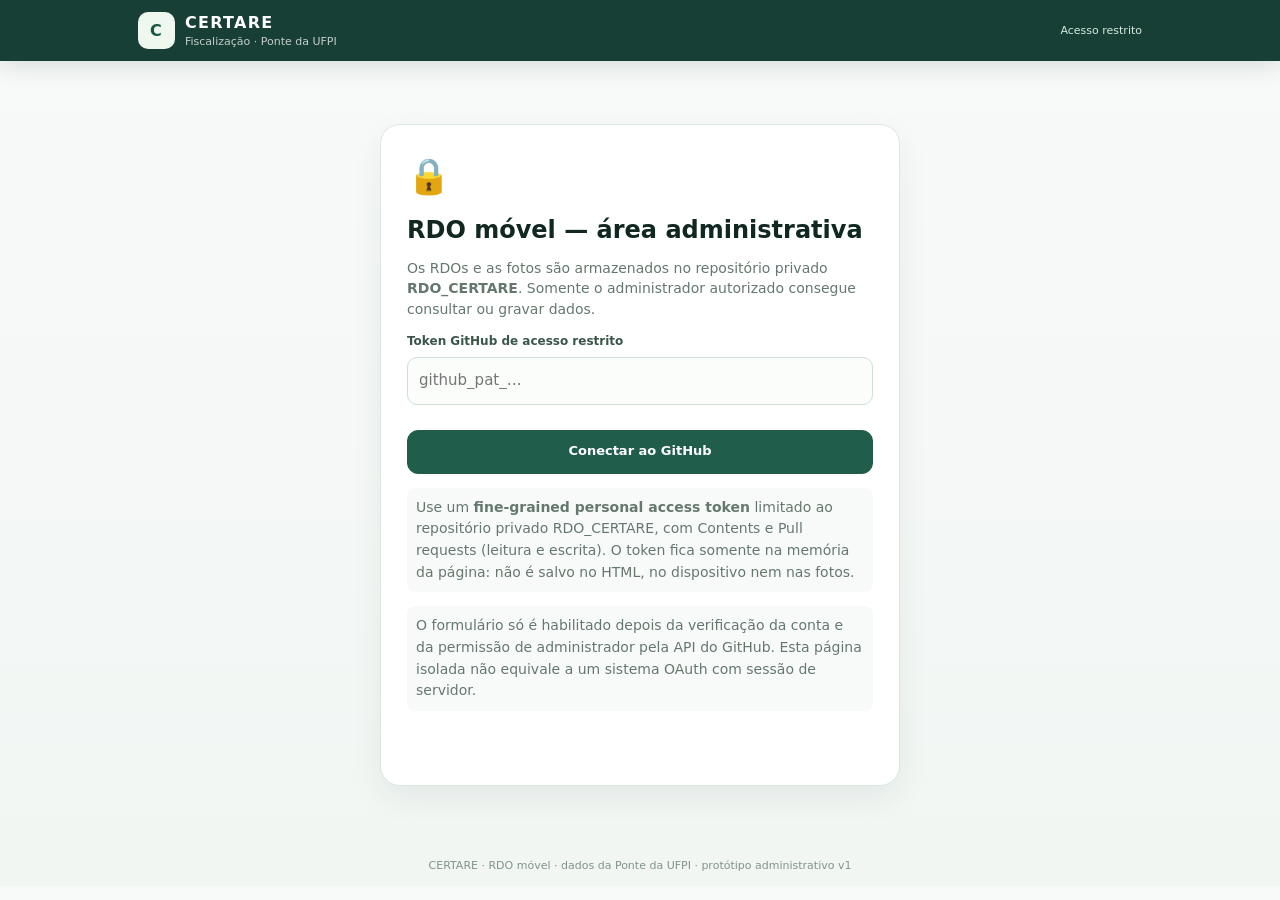
==== admin-rdo/index.html @ 187977cd "feat: adicionar painel RDO móvel com login verificado GitHub, fotos privadas e PR de revisão" ====
<!DOCTYPE html>
<html lang="pt-BR">
<head>
<meta charset="utf-8"><meta name="viewport" content="width=device-width, initial-scale=1,viewport-fit=cover">
<meta name="theme-color" content="#17443a"><meta name="referrer" content="no-referrer">
<title>CERTARE | RDO Móvel — Administração</title>
<style>
:root{color-scheme:light;--bg:#f5f8f7;--white:#fff;--ink:#102821;--text:#253e34;--muted:#65786e;--line:#dce7e2;--green:#205d4b;--dark:#173f35;--light:#e7f3ed;--gold:#9f7127;--shadow:0 12px 32px #07291a11}*{box-sizing:border-box}html{scroll-behavior:smooth}body{margin:0;background:linear-gradient(180deg,#f8faf9,#f1f6f3);font-family:Inter,system-ui,-apple-system,Segoe UI,Arial,sans-serif;color:var(--ink);line-height:1.46}button,input,select,textarea{font:inherit}button{cursor:pointer}a{color:#1d7153}button:disabled{opacity:.55;cursor:not-allowed}[hidden]{display:none!important}.app-header{background:var(--dark);color:#fff;position:sticky;top:0;z-index:20;box-shadow:0 6px 22px #07291a20}.header-inner{max-width:1040px;margin:auto;padding:11px 18px;display:flex;justify-content:space-between;gap:12px;align-items:center}.wordmark{display:flex;gap:10px;align-items:center;font-size:16px;letter-spacing:.08em}.wordmark small{display:block;letter-spacing:0;font-weight:500;font-size:11px;opacity:.75}.symbol{height:37px;width:37px;background:#eef8ef;border-radius:10px;color:#195544;display:grid;place-items:center;font-weight:900}.small-status{font-size:11px;color:#d6eadf;white-space:nowrap}.shell{max-width:1040px;margin:auto;padding:18px 18px 60px}.auth-card{max-width:520px;margin:5vh auto 0;background:#fff;border:1px solid var(--line);border-radius:20px;padding:26px;box-shadow:var(--shadow)}.lock-icon{font-size:35px}.auth-card h1{font-size:24px;line-height:1.18;margin:13px 0}.auth-card p{color:var(--muted);font-size:14px}.stack{display:grid;gap:13px}.welcome{display:flex;justify-content:space-between;gap:12px;align-items:flex-start}.welcome h1{font-size:24px;margin:2px 0 4px}.eyebrow{font-size:10px;color:#558873;font-weight:800;letter-spacing:.12em;margin:0}.muted{color:var(--muted);font-size:12px;margin:0}.tabs{display:grid;grid-template-columns:repeat(4,1fr);gap:7px;margin:16px 0}.tabs button{border:1px solid var(--line);background:#fff;border-radius:12px;padding:12px 6px;font-weight:750;font-size:12px;color:#50675c;min-width:0}.tabs button[aria-selected=true]{background:#17473a;color:#fff;border-color:#17473a;box-shadow:0 6px 12px #102b1d17}.count{padding:2px 5px;border-radius:20px;background:#e8efe9;color:#436354;font-size:10px}.tab-view{background:#fff;border:1px solid var(--line);border-radius:18px;padding:20px;box-shadow:var(--shadow)}.section-head{display:flex;justify-content:space-between;gap:10px;align-items:center;margin-bottom:20px}.section-head h2{margin:0;font-size:19px}.pill{font-size:11px;font-weight:750;border-radius:999px;color:#267057;background:var(--light);padding:7px 10px;white-space:nowrap}label{display:block;font-size:12px;font-weight:750;color:#3a5549;margin-bottom:12px}label input:not([type=checkbox]):not([type=file]),label select,label textarea{display:block;width:100%;margin-top:6px;border:1px solid #cdded5;border-radius:10px;background:#fbfdfb;color:#17372c;padding:12px 11px;min-height:44px;outline-offset:2px;font-size:15px;font-weight:500}label textarea{resize:vertical}.form-grid{display:grid;grid-template-columns:repeat(2,minmax(0,1fr));gap:0 16px}.button-row{display:flex;justify-content:flex-end;gap:9px;margin-top:14px}.button-row.wrap{justify-content:flex-start;flex-wrap:wrap}.button{border:1px solid #cddbd2;border-radius:11px;background:#fff;color:#25483a;padding:11px 15px;min-height:44px;font-weight:800;font-size:13px}.button.primary{background:var(--green);border-color:var(--green);color:#fff}.button.subtle{background:#fff}.button.danger{color:#a43c34;border-color:#efcec8}.button.wide{width:100%;margin:12px 0}.note{color:#687c70;font-size:12px;line-height:1.55}.feedback{font-size:13px;min-height:20px;word-break:break-word}.feedback.error{color:#a53535}.feedback.ok{color:#216d49}.safeguard{border:1px solid #d9dfcb;border-radius:13px;background:#f9fbef;color:#52623d;padding:12px 14px;font-size:12px;margin:14px 0;line-height:1.5}.sub-card{border:1px solid var(--line);border-radius:15px;background:#fbfcfb;padding:16px;margin-top:16px}.sub-card h3{margin:0 0 15px;font-size:16px}.stack-list{display:grid;gap:9px}.front-card{display:flex;justify-content:space-between;gap:10px;border:1px solid #e0e9e4;padding:13px;border-radius:12px;background:#fff}.front-card p{margin:4px 0;color:var(--muted);font-size:12px;line-height:1.4;overflow-wrap:anywhere}.front-card h3{font-size:14px;margin:0}.front-card button{background:#fff;border:1px solid #dce4dc;border-radius:8px;padding:6px 8px;font-size:12px;margin-left:4px;color:#3b5d4c}.empty{width:100%;padding:24px;text-align:center;border:1px dashed #c7dbce;border-radius:12px;color:#678074;font-size:13px}.photo-chooser{display:grid;grid-template-columns:1fr 1fr;gap:10px}.camera-action{display:grid;place-items:center;text-align:center;min-height:72px;font-size:15px;border:1px dashed #9fbaaa;border-radius:13px;background:#edf8f0;color:#1b5a41;cursor:pointer}.photo-grid{display:grid;grid-template-columns:repeat(2,1fr);gap:10px;margin-top:15px}.photo-card{border:1px solid var(--line);border-radius:13px;background:#fff;overflow:hidden}.photo-card img{width:100%;aspect-ratio:4/3;object-fit:cover;background:#e7f0eb;display:block}.photo-card-details{padding:10px}.photo-card label{font-size:11px;margin-bottom:6px}.photo-card input,.photo-card select{font-size:13px!important;padding:8px!important;min-height:36px!important}.photo-card button{font-size:11px;color:#99413b;border:0;background:transparent;padding:7px 0}.review-card{padding:15px;border:1px solid var(--line);background:#f9fcfa;border-radius:13px;font-size:13px}.review-card h3{margin:0 0 9px;font-size:15px}.review-row{display:flex;justify-content:space-between;gap:12px;padding:9px 0;border-bottom:1px solid #e4eee7}.review-row:last-child{border:0}.review-row b{max-width:63%;text-align:right}.confirm{display:flex;align-items:flex-start;gap:9px;color:#334e42;font-size:13px;margin:20px 0 2px}.confirm input{width:20px;height:20px;flex-shrink:0;margin:1px 0 0}.success{background:#ebf8ef;color:#195d38;border-radius:12px;padding:14px;font-size:13px}.page-footer{text-align:center;font-size:11px;color:#81948a;padding:12px}.auth-card .note{background:#f8faf9;border-radius:8px;padding:9px}.stack .button{width:100%}@media(max-width:650px){.shell{padding:14px 10px 100px}.header-inner{padding:9px 12px}.auth-card{margin:24px 0 0;padding:20px}.small-status{font-size:10px}.tab-view{padding:14px;border-radius:14px}.welcome h1{font-size:20px}.tabs{position:sticky;top:53px;z-index:12;background:#f5f8f7;padding:7px 0;margin:8px 0 12px;gap:4px}.tabs button{font-size:10px;padding:11px 2px;min-height:50px}.form-grid{grid-template-columns:1fr}.section-head h2{font-size:17px}.pill{font-size:10px}.photo-grid{grid-template-columns:1fr 1fr}.photo-card-details{padding:7px}.photo-card label{margin-bottom:8px}.front-card{display:block}.front-actions{margin-top:10px}.button-row .button{flex:1}.button-row.wrap .button{min-width:45%}}

</style>
</head>
<body>
<header class="app-header"><div class="header-inner"><div class="wordmark"><div class="symbol">C</div><div><b>CERTARE</b><small>Fiscalização · Ponte da UFPI</small></div></div><div id="authIndicator" class="small-status">Acesso restrito</div></div></header>
<main class="shell">
  <section id="authGate" class="auth-card">
    <div class="lock-icon" aria-hidden="true">🔒</div>
    <h1>RDO móvel — área administrativa</h1>
    <p>Os RDOs e as fotos são armazenados no repositório privado <strong>RDO_CERTARE</strong>. Somente o administrador autorizado consegue consultar ou gravar dados.</p>
    <form id="authForm" class="stack">
      <label>Token GitHub de acesso restrito<input id="githubToken" type="password" autocomplete="off" autocapitalize="none" spellcheck="false" placeholder="github_pat_…" required></label>
      <button type="submit" id="connectBtn" class="button primary">Conectar ao GitHub</button>
    </form>
    <p class="note">Use um <strong>fine-grained personal access token</strong> limitado ao repositório privado RDO_CERTARE, com Contents e Pull requests (leitura e escrita). O token fica somente na memória da página: não é salvo no HTML, no dispositivo nem nas fotos.</p>
    <p class="note">O formulário só é habilitado depois da verificação da conta e da permissão de administrador pela API do GitHub. Esta página isolada não equivale a um sistema OAuth com sessão de servidor.</p>
    <p id="authFeedback" class="feedback" role="status" aria-live="polite"></p>
  </section>

  <section id="workspace" hidden>
    <div class="welcome"><div><p class="eyebrow">ÁREA RESTRITA · REGISTRO DE CAMPO</p><h1>RDO da Ponte da UFPI</h1><p id="sessionCaption" class="muted">—</p></div><button type="button" id="logout" class="button subtle">Sair</button></div>
    <div class="safeguard">Registros enviados permanecem <strong>pendentes de revisão</strong>. Não alteram medições, quantidades homologadas nem liberam etapas automaticamente.</div>
    <nav id="appTabs" class="tabs" role="tablist" aria-label="Cadastro de RDO">
      <button type="button" role="tab" aria-selected="true" data-tab="rdo">01 RDO</button>
      <button type="button" role="tab" aria-selected="false" data-tab="frentes">02 Frentes <span id="frontCount" class="count">0</span></button>
      <button type="button" role="tab" aria-selected="false" data-tab="fotos">03 Fotos <span id="photoCount" class="count">0</span></button>
      <button type="button" role="tab" aria-selected="false" data-tab="revisao">04 Revisar</button>
    </nav>

    <section id="tab-rdo" class="tab-view">
      <div class="section-head"><h2>Dados do relatório</h2><span class="pill">Dados do campo</span></div>
      <div class="form-grid">
        <label>Data da vistoria <input id="rdoDate" type="date" required></label>
        <label>Turno <select id="rdoShift"><option value="manha">Manhã</option><option value="tarde">Tarde</option><option value="noite">Noite</option><option value="integral">Integral</option></select></label>
        <label>Tipo de registro <select id="rdoType"><option value="vistoria">Vistoria de fiscalização</option><option value="rdo">RDO de obra</option><option value="ocorrencia">Registro de ocorrência</option></select></label>
        <label>Condição climática (se observada) <select id="rdoWeather"><option value="nao_informado">Não informada</option><option value="sem_chuva">Sem chuva</option><option value="chuva_leve">Chuva leve</option><option value="chuva_forte">Chuva forte</option><option value="outra">Outra</option></select></label>
        <label>Efetivo total observado <input id="rdoWorkers" type="number" min="0" step="1" placeholder="Sem contagem"></label>
        <label>Equipamentos em operação (texto) <input id="rdoEquipment" maxlength="250" placeholder="Ex.: 2 perfuratrizes, 1 bomba"></label>
      </div>
      <label>Condições gerais, interferências e observações <textarea id="rdoNotes" rows="4" maxlength="4000" placeholder="Somente fatos observados ou relatados. Dia sem visita não significa paralisação."></textarea></label>
      <div class="button-row"><button class="button primary" type="button" data-goto="frentes">Registrar frentes <span aria-hidden="true">→</span></button></div>
    </section>

    <section id="tab-frentes" class="tab-view" hidden>
      <div class="section-head"><h2>Frentes e serviços</h2><span class="pill">Uma ou várias por RDO</span></div>
      <div class="stack-list" id="frontList" aria-live="polite"><div class="empty">Nenhum serviço adicionado.</div></div>
      <form id="frontForm" class="sub-card">
        <h3 id="frontFormTitle">Adicionar serviço observado</h3>
        <div class="form-grid">
          <label>Eixo ou frente <select id="frontAxis" required><option value="">Selecionar…</option><option>E01</option><option>E02</option><option>E03</option><option>E04</option><option>E05</option><option>E06</option><option>E07</option><option>E08</option><option>E09</option><option>FAB</option><option>GERAL</option></select></label>
          <label>Serviço <select id="frontService" required><option value="">Selecionar…</option><option value="estacas">Estacas</option><option value="bloco">Blocos</option><option value="pilar">Pilares</option><option value="travessa">Travessas</option><option value="longarina">Longarinas</option><option value="prelaje">Pré-lajes</option><option value="tabuleiro">Tabuleiro</option><option value="equipamento">Equipamentos</option><option value="canteiro">Canteiro</option><option value="ambiental">Ambiental</option><option value="qualidade">Qualidade</option><option value="seguranca">Segurança</option></select></label>
          <label>Etapa <select id="frontPhase"><option value="nao_especificada">Não especificada</option><option value="locacao">Locação</option><option value="perfuracao">Perfuração</option><option value="camisa_metalica">Camisa metálica</option><option value="armadura">Armadura</option><option value="formas">Fôrmas</option><option value="concretagem">Concretagem</option><option value="cura">Cura</option><option value="desforma">Desforma</option><option value="protensao">Protensão</option><option value="lancamento">Lançamento</option><option value="inspecao">Inspeção</option><option value="outra">Outra</option></select></label>
          <label>Situação observada <select id="frontState"><option value="em_andamento">Em andamento</option><option value="executado">Concluído segundo relato</option><option value="parcial_executado">Parcialmente executado</option><option value="snapshot">Total acumulado relatado</option><option value="observado">Ocorrência observada</option><option value="mobilizado">Recurso mobilizado</option><option value="parado">Parada pontual registrada</option></select></label>
          <label>Quantidade (opcional) <input id="frontQty" type="number" min="0" step="1" placeholder="Não informado"></label>
          <label>Natureza da quantidade <select id="frontQtyKind"><option value="nao_informado">Não informada</option><option value="unidades_executadas">Unidades executadas neste relato</option><option value="total_reportado">Total acumulado (snapshot)</option><option value="ordinal_em_execucao">Ordinal (ex.: 20ª estaca)</option><option value="unidades_em_execucao">Unidades em andamento</option><option value="unidades_com_etapa_parcial">Etapa parcial</option><option value="equipamentos_reportados">Quantidade de equipamentos</option></select></label>
          <label>Equipe observada na frente <input id="frontWorkers" type="number" min="0" step="1" placeholder="Não informado"></label>
          <label>Identificação individual (se documentada) <input id="frontElement" maxlength="80" placeholder="Ex.: E03-P03; não inventar códigos"></label>
          <label>Equipamentos na frente <input id="frontMachine" maxlength="250" placeholder="Ex.: perfuratriz operando"></label>
        </div>
        <label>Atividade executada / observada <textarea id="frontActivity" rows="3" required maxlength="2500" placeholder="Descreva objetivamente a atividade e seu estágio."></textarea></label>
        <label>Observações técnicas ou impedimentos <textarea id="frontNote" rows="3" maxlength="2500" placeholder="Ensaios e liberações só são registrados se houver ato específico."></textarea></label>
        <p class="note">Quantidades acumuladas não serão somadas como produção do dia. Um ordinal de estaca não comprova sua concretagem.</p>
        <div class="button-row"><button type="button" id="cancelEdit" class="button subtle" hidden>Cancelar edição</button><button type="submit" class="button primary">Salvar serviço na lista</button></div>
      </form>
      <div class="button-row"><button type="button" class="button primary" data-goto="fotos">Adicionar fotos <span aria-hidden="true">→</span></button></div>
    </section>

    <section id="tab-fotos" class="tab-view" hidden>
      <div class="section-head"><h2>Registro fotográfico</h2><span class="pill">Armazenamento privado</span></div>
      <p class="note">As imagens serão redimensionadas e convertidas para JPEG antes do envio, removendo metadados EXIF/GPS da foto original. Revise a presença de rostos, placas e informações sigilosas antes de compartilhar.</p>
      <div class="photo-chooser"><label class="camera-action">📷 Fotografar <input id="takePhoto" type="file" accept="image/*" capture="environment" hidden></label><label class="camera-action">▧ Galeria <input id="pickPhotos" type="file" accept="image/*" multiple hidden></label></div>
      <p class="note">Máximo de 10 fotos por RDO, com até 2 MB cada após compressão. No modo offline, mantenha o rascunho salvo neste dispositivo.</p>
      <div class="photo-grid" id="photoGrid"><div class="empty">Nenhuma fotografia adicionada.</div></div>
      <div class="button-row"><button type="button" class="button primary" data-goto="revisao">Conferir RDO <span aria-hidden="true">→</span></button></div>
    </section>

    <section id="tab-revisao" class="tab-view" hidden>
      <div class="section-head"><h2>Conferir antes do envio</h2><span class="pill">Revisão humana</span></div>
      <div id="reviewSummary" class="review-card" aria-live="polite"></div>
      <div class="safeguard">Ao enviar, os arquivos são gravados em uma nova branch do repositório privado e uma Pull Request é aberta. A importação para o acompanhamento oficial exige análise posterior.</div>
      <div class="button-row wrap"><button type="button" class="button subtle" id="saveDraft">Salvar rascunho offline</button><button type="button" class="button subtle" id="downloadDraft">Exportar JSON de conferência</button><button type="button" class="button danger" id="deleteDraft">Apagar rascunho local</button></div>
      <label class="confirm"><input id="confirmSubmit" type="checkbox"> Conferi as frentes, quantidades, fotos e dados pessoais. Autorizo o envio ao repositório privado.</label>
      <button class="button primary wide" type="button" id="submitGithub">Enviar para revisão no GitHub</button>
      <p id="submitFeedback" class="feedback" role="status" aria-live="polite"></p>
      <div id="submittedResult" hidden class="success"></div>
    </section>
  </section>
</main>
<footer class="page-footer">CERTARE · RDO móvel · dados da Ponte da UFPI · protótipo administrativo v1</footer>
<script>
(() => {
'use strict';
const OWNER='jonasxemerson';
const REPO='RDO_CERTARE';
const API='https://api.github.com';
const MAX_PHOTOS=10;
const MAX_PHOTO_BYTES=2*1024*1024;
const VERSION='1.0.0';
const $=id=>document.getElementById(id);
const state={token:null,login:null,authorized:false,id:randomId(),fronts:[],photos:[],editId:null,sentPr:null};
const PHOTO_URLS=[];
const FIELDS=['rdoDate','rdoShift','rdoType','rdoWeather','rdoWorkers','rdoEquipment','rdoNotes'];
const FRONT_FIELDS={target:'frontAxis',service:'frontService',phase:'frontPhase',state:'frontState',quantity:'frontQty',quantity_kind:'frontQtyKind',workers:'frontWorkers',element:'frontElement',equipment:'frontMachine',activity:'frontActivity',notes:'frontNote'};
let pending=false;
let autosaveTimer=null;
function scheduleDraft(){if(!state.authorized||state.sentPr)return;clearTimeout(autosaveTimer);autosaveTimer=setTimeout(()=>saveLocal().catch(()=>{}),700);}
function randomId(){if(globalThis.crypto?.randomUUID)return crypto.randomUUID();return `${Date.now().toString(36)}-${Math.random().toString(36).slice(2,12)}`;}
function safe(s){return String(s??'').replace(/[&<>"']/g,ch=>({'&':'&amp;','<':'&lt;','>':'&gt;','"':'&quot;',"'":'&#39;'}[ch]));}
function isoLocal(){const d=new Date();return `${d.getFullYear()}-${String(d.getMonth()+1).padStart(2,'0')}-${String(d.getDate()).padStart(2,'0')}`;}
function isValidDate(v){if(!/^\d{4}-\d{2}-\d{2}$/.test(v))return false;const d=new Date(v+'T12:00:00');return !Number.isNaN(d.getTime())&&d.getFullYear()===+v.slice(0,4)&&d.getMonth()===+v.slice(5,7)-1&&d.getDate()===+v.slice(8,10);}
function textStatus(id,msg,type=''){const el=$(id);el.textContent=msg;el.className='feedback '+type;}
function feedback(msg,type=''){textStatus('submitFeedback',msg,type);}
function setBusy(busy){pending=busy;$('submitGithub').disabled=busy;$('connectBtn').disabled=busy;}
async function github(path,{method='GET',body,token=state.token}={}){
 if(!token)throw new Error('Autenticação necessária.');
 const res=await fetch(`${API}${path}`,{
  method,cache:'no-store',referrerPolicy:'no-referrer',
  headers:{'Accept':'application/vnd.github+json','X-GitHub-Api-Version':'2022-11-28','Authorization':`Bearer ${token}`,...(body?{'Content-Type':'application/json'}:{})},
  ...(body?{body:JSON.stringify(body)}:{})
 });
 const content=await res.text();let data={};try{data=JSON.parse(content)}catch{}
 if(!res.ok){
  const reason=res.status===401?'Token inválido ou expirado.':res.status===403?'Sem permissão GitHub para este recurso.':res.status===404?'Repositório privado inacessível por esta credencial.':`GitHub recusou a operação (${res.status}).`;
  const error=new Error(reason);error.status=res.status;error.info=data.message||'';throw error;
 }
 return data;
}
async function authorize(token){
 const user=await github('/user',{token});
 if(user.login!==OWNER)throw new Error('A conta autenticada não é o administrador autorizado.');
 const repo=await github(`/repos/${OWNER}/${REPO}`,{token});
 if(repo.private!==true||repo.permissions?.admin!==true||repo.full_name!==`${OWNER}/${REPO}`){
  throw new Error('É necessário acesso de administrador ao repositório privado RDO_CERTARE.');
 }
 return {login:user.login,repo:repo.full_name};
}
$('authForm').addEventListener('submit',async ev=>{
 ev.preventDefault();if(pending)return;
 const token=$('githubToken').value.trim();if(!token){textStatus('authFeedback','Informe o token.','error');return;}
 setBusy(true);textStatus('authFeedback','Conferindo identidade e permissão no GitHub...');
 try{
  const session=await authorize(token);
  state.token=token;state.login=session.login;state.authorized=true;
  $('githubToken').value=''; $('authGate').hidden=true;$('workspace').hidden=false;
  $('authIndicator').textContent=`Admin · ${state.login}`;
  $('sessionCaption').textContent=`Autenticado como ${state.login} · destino privado: ${session.repo}`;
  await restoreDraft();renderAll();
 }catch(err){state.token=null;state.authorized=false;textStatus('authFeedback',err.message,'error');}
 finally{setBusy(false);}
});
$('logout').addEventListener('click',()=>{
 state.token=null;state.login=null;state.authorized=false;
 $('workspace').hidden=true;$('authGate').hidden=false;$('authIndicator').textContent='Acesso restrito';
 textStatus('authFeedback','Sessão encerrada. Rascunho local mantido neste dispositivo.');
});

function showTab(tab){
 for(const t of ['rdo','frentes','fotos','revisao']){
  $(`tab-${t}`).hidden=t!==tab;
  document.querySelector(`[data-tab="${t}"]`).setAttribute('aria-selected',String(t===tab));
 }
 if(tab==='revisao')renderReview();
 window.scrollTo({top:0,behavior:'smooth'});
}
$('appTabs').addEventListener('click',ev=>{const b=ev.target.closest('[data-tab]');if(b)showTab(b.dataset.tab);});
document.addEventListener('click',ev=>{const b=ev.target.closest('[data-goto]');if(b&&state.authorized)showTab(b.dataset.goto);});
function getMeta(){
 return {
  date:$('rdoDate').value,shift:$('rdoShift').value,type:$('rdoType').value,
  weather:$('rdoWeather').value,
  workers:$('rdoWorkers').value===''?null:Number($('rdoWorkers').value),
  equipment:$('rdoEquipment').value.trim(),notes:$('rdoNotes').value.trim()
 };
}
function readFront(){
 const o={};for(const [k,id] of Object.entries(FRONT_FIELDS))o[k]=$(id).value.trim();
 o.quantity=o.quantity===''?null:Number(o.quantity);
 o.workers=o.workers===''?null:Number(o.workers);
 o.element=o.element||null;
 return o;
}
function validateFront(f){
 if(!/^(E0[1-9]|FAB|GERAL)$/.test(f.target))throw new Error('Selecione um eixo ou frente válida.');
 if(!/^(estacas|bloco|pilar|travessa|longarina|prelaje|tabuleiro|equipamento|canteiro|ambiental|qualidade|seguranca)$/.test(f.service))throw new Error('Selecione um serviço válido.');
 if(!f.activity||f.activity.length>2500)throw new Error('Descreva a atividade observada.');
 if(f.quantity!==null&&(!Number.isSafeInteger(f.quantity)||f.quantity<0))throw new Error('Quantidade deve ser um inteiro não negativo.');
 if(f.workers!==null&&(!Number.isSafeInteger(f.workers)||f.workers<0))throw new Error('Efetivo deve ser inteiro não negativo.');
 if(f.state==='snapshot'&&(!(f.quantity>=0)||f.quantity_kind!=='total_reportado'))throw new Error('Total acumulado exige quantidade e natureza "total acumulado".');
 if(f.quantity_kind==='total_reportado'&&f.state!=='snapshot')throw new Error('Total acumulado exige situação "Total acumulado relatado".');
 if(f.quantity_kind==='ordinal_em_execucao'&&f.state==='executado')throw new Error('Ordinal em execução não pode comprovar conclusão da peça.');
 if(f.quantity===null&&f.quantity_kind!=='nao_informado')throw new Error('Informe a quantidade ou selecione "Não informada".');
 if(f.quantity!==null&&f.quantity_kind==='nao_informado')throw new Error('Indique a natureza da quantidade.');
 return true;
}
function resetFrontForm(){state.editId=null;$('frontForm').reset();$('frontFormTitle').textContent='Adicionar serviço observado';$('cancelEdit').hidden=true;}
$('frontForm').addEventListener('submit',ev=>{
 ev.preventDefault();
 try{
  const f=readFront();validateFront(f);
  if(state.editId){const index=state.fronts.findIndex(x=>x.id===state.editId);if(index<0)throw new Error('Registro de frente não localizado.');state.fronts[index]={...f,id:state.editId};}
  else state.fronts.push({...f,id:`fr-${randomId().slice(0,18)}`});
  resetFrontForm();renderFronts();renderPhotos();scheduleDraft();textStatus('submitFeedback','');
 }catch(err){alert(err.message);}
});
$('cancelEdit').addEventListener('click',resetFrontForm);
$('frontList').addEventListener('click',ev=>{
 const btn=ev.target.closest('button[data-id]');if(!btn)return;
 const f=state.fronts.find(x=>x.id===btn.dataset.id);if(!f)return;
 if(btn.dataset.action==='edit'){
  for(const [key,id] of Object.entries(FRONT_FIELDS))$(id).value=f[key]??'';
  state.editId=f.id;$('frontFormTitle').textContent=`Editando ${f.target} · ${f.service}`;$('cancelEdit').hidden=false;
  $('frontForm').scrollIntoView({behavior:'smooth',block:'start'});
 }else if(btn.dataset.action==='remove'){
  if(!confirm('Excluir este serviço do rascunho?'))return;
  state.fronts=state.fronts.filter(x=>x.id!==f.id);
  for(const p of state.photos)if(p.front_ref===f.id)p.front_ref=null;
  if(state.editId===f.id)resetFrontForm();renderFronts();renderPhotos();scheduleDraft();
 }
});
function renderFronts(){
 $('frontCount').textContent=String(state.fronts.length);
 $('frontList').innerHTML=state.fronts.length?state.fronts.map(f=>`
  <article class="front-card"><div><h3>${safe(f.target)} · ${safe(f.service)} · ${safe(f.phase)}</h3><p>${safe(f.activity)}</p><p>Situação: ${safe(f.state)} · Quantidade: ${f.quantity===null?'não informada':safe(f.quantity+' ('+f.quantity_kind+')')}</p></div>
  <div class="front-actions"><button type="button" data-action="edit" data-id="${safe(f.id)}">Editar</button><button type="button" data-action="remove" data-id="${safe(f.id)}">Remover</button></div></article>`).join(''):'<div class="empty">Nenhum serviço adicionado.</div>';
}
function canvasBlob(canvas,quality){return new Promise(resolve=>canvas.toBlob(resolve,'image/jpeg',quality));}
async function compressPhoto(file){
 if(!file.type.startsWith('image/'))throw new Error('O arquivo deve ser uma imagem.');
 if(file.size>25*1024*1024)throw new Error('Arquivo original maior que 25 MB.');
 const url=URL.createObjectURL(file);
 try{
  const img=new Image();img.decoding='async';img.src=url;
  await new Promise((ok,fail)=>{img.onload=ok;img.onerror=()=>fail(new Error('Não foi possível ler esta foto.'));});
  const ratio=Math.min(1,1600/Math.max(img.naturalWidth,img.naturalHeight));
  const canvas=document.createElement('canvas');canvas.width=Math.max(1,Math.round(img.naturalWidth*ratio));canvas.height=Math.max(1,Math.round(img.naturalHeight*ratio));
  canvas.getContext('2d',{alpha:false}).drawImage(img,0,0,canvas.width,canvas.height);
  let blob=await canvasBlob(canvas,.82);
  if(blob?.size>MAX_PHOTO_BYTES)blob=await canvasBlob(canvas,.64);
  if(!blob||blob.size>MAX_PHOTO_BYTES)throw new Error('Imagem excede 2 MB após compressão; escolha outra foto.');
  return blob;
 }finally{URL.revokeObjectURL(url);}
}
async function selectPhotos(ev){
 const files=Array.from(ev.target.files||[]);ev.target.value='';
 if(state.photos.length+files.length>MAX_PHOTOS){alert(`Limite de ${MAX_PHOTOS} fotos por RDO.`);return;}
 for(const file of files){
  try{
   const blob=await compressPhoto(file);
   state.photos.push({id:`ph-${randomId().slice(0,18)}`,blob,filename:file.name,caption:'',front_ref:null,mime:'image/jpeg'});
  }catch(err){alert(`${file.name}: ${err.message}`);}
 }
 renderPhotos();scheduleDraft();
}
$('takePhoto').addEventListener('change',selectPhotos);
$('pickPhotos').addEventListener('change',selectPhotos);
$('photoGrid').addEventListener('input',ev=>{
 const el=ev.target.closest('[data-photo-id]');if(!el)return;
 const p=state.photos.find(x=>x.id===el.dataset.photoId);if(!p)return;
 if(el.dataset.field==='caption')p.caption=el.value.slice(0,200);
 if(el.dataset.field==='front_ref')p.front_ref=el.value||null;
 scheduleDraft();
});
$('photoGrid').addEventListener('click',ev=>{
 const b=ev.target.closest('button[data-remove-photo]');if(!b)return;
 state.photos=state.photos.filter(p=>p.id!==b.dataset.removePhoto);
 renderPhotos();scheduleDraft();
});
function renderPhotos(){
 for(const url of PHOTO_URLS)URL.revokeObjectURL(url);PHOTO_URLS.length=0;
 $('photoCount').textContent=String(state.photos.length);
 $('photoGrid').innerHTML=state.photos.length?state.photos.map((p,i)=>{
  const url=URL.createObjectURL(p.blob);PHOTO_URLS.push(url);
  return `<article class="photo-card"><img src="${url}" alt="Foto ${i+1} do RDO"><div class="photo-card-details"><label>Legenda<input data-photo-id="${safe(p.id)}" data-field="caption" maxlength="200" value="${safe(p.caption)}" placeholder="Descreva o registro"></label>
    <label>Vincular a frente<select data-photo-id="${safe(p.id)}" data-field="front_ref"><option value="">Geral / não atribuída</option>${state.fronts.map(f=>`<option value="${safe(f.id)}" ${p.front_ref===f.id?'selected':''}>${safe(f.target)} · ${safe(f.service)}</option>`).join('')}</select></label>
    <button type="button" data-remove-photo="${safe(p.id)}">Excluir foto</button></div></article>`;
 }).join(''):'<div class="empty">Nenhuma fotografia adicionada.</div>';
}
function renderReview(){
 const meta=getMeta(),count=state.fronts.length;
 $('reviewSummary').innerHTML=`<h3>RDO em conferência</h3>
 <div class="review-row"><span>Data e turno</span><b>${safe(meta.date)} · ${safe(meta.shift)}</b></div>
 <div class="review-row"><span>Tipo</span><b>${safe(meta.type)}</b></div>
 <div class="review-row"><span>Serviços lançados</span><b>${count}</b></div>
 <div class="review-row"><span>Frentes envolvidas</span><b>${safe([...new Set(state.fronts.map(f=>f.target))].join(', ')||'—')}</b></div>
 <div class="review-row"><span>Fotos com legenda</span><b>${state.photos.filter(p=>p.caption).length} / ${state.photos.length}</b></div>
 <div class="review-row"><span>Liberação técnica</span><b>Não avaliada</b></div>
 <div class="review-row"><span>Medição contratual</span><b>Não avaliada</b></div>`;
}
function validateRdo(){
 if(!state.authorized||!state.token||state.login!==OWNER)throw new Error('Sessão administrativa necessária.');
 const meta=getMeta();
 if(!isValidDate(meta.date))throw new Error('Informe uma data válida para o relatório.');
 if(meta.date>isoLocal())throw new Error('Data futura não é permitida neste registro de campo.');
 if(meta.workers!==null&&(!Number.isSafeInteger(meta.workers)||meta.workers<0))throw new Error('Efetivo total inválido.');
 if(!state.fronts.length)throw new Error('Adicione ao menos um serviço da frente de obra.');
 state.fronts.forEach(validateFront);
 if(state.photos.length>MAX_PHOTOS)throw new Error('Limite de fotos excedido.');
 for(const p of state.photos){
  if(p.blob.size>MAX_PHOTO_BYTES)throw new Error('Imagem acima de 2 MB.');
  if(!p.caption.trim())throw new Error('Inclua legenda em todas as fotografias.');
  if(p.front_ref&&!state.fronts.some(f=>f.id===p.front_ref))throw new Error('Foto vinculada a frente removida.');
 }
 if(state.sentPr)throw new Error('Este rascunho já foi enviado. Crie um novo relatório.');
 return meta;
}
async function blobBase64(blob){
 return new Promise((resolve,reject)=>{
  const reader=new FileReader();reader.onload=()=>resolve(String(reader.result).split(',')[1]);reader.onerror=()=>reject(new Error('Falha ao preparar fotografia.'));reader.readAsDataURL(blob);
 });
}
async function digestBlob(blob){
 if(!globalThis.crypto?.subtle)return null;
 const raw=await blob.arrayBuffer();const hash=await crypto.subtle.digest('SHA-256',raw);
 return [...new Uint8Array(hash)].map(b=>b.toString(16).padStart(2,'0')).join('');
}
function jsonPayload(meta,photoRefs){
 const createTime=new Date().toISOString();
 return {
  schema_version:'rdo-mobile/1.0.0',id:`rdo-${meta.date}-${state.id}`,project:'ponte-ufpi',
  privacy:'privado',status:'submetido_para_revisao',validation:'proposto_revisao',
  created_at:createTime,created_by:state.login,local_reference:state.id,
  source:'interface_administrativa_rdo_movel',
  model_link:{model_schema:'1.0.0',project_id:'ponte-ufpi',approval_required:true},
  header:meta,
  records:state.fronts.map((f,i)=>({
   id:`rdom-${state.id}-${String(i+1).padStart(2,'0')}`,front_ref:f.id,
   date:meta.date,target:f.target,service:f.service,phase:f.phase,state:f.state,
   quantity:f.quantity,quantity_kind:f.quantity_kind,element:f.element,
   workers:f.workers,equipment:f.equipment,activity:f.activity,notes:f.notes,
   validation:'proposto_revisao',review:true,
   status_tech:'nao_avaliado',hold_point:'nao_configurado',medicao:'nao_avaliada',
   original_source_ref:`rdo-${meta.date}-${state.id}`
  })),
  photos:photoRefs
 };
}
async function publishPrivate(meta){
 // Acesso e permissão verificados novamente no servidor antes da gravação.
 await authorize(state.token);
 const date=meta.date;
 const branch=`rdo/${date}/${state.id.replace(/[^a-zA-Z0-9-]/g,'').slice(0,46)}`;
 const folder=`rdos/${date.slice(0,7)}`;
 const photoFolder=`anexos/${date.slice(0,7)}/${state.id}`;
 feedback('Preparando arquivo e fotos para o repositório privado...');
 const treeEntries=[];const refs=[];
 for(let i=0;i<state.photos.length;i++){
  const p=state.photos[i];
  const filename=`foto-${String(i+1).padStart(2,'0')}.jpg`;
  const path=`${photoFolder}/${filename}`;
  const sha256=await digestBlob(p.blob);
  const gitBlob=await github(`/repos/${OWNER}/${REPO}/git/blobs`,{
   method:'POST',body:{content:await blobBase64(p.blob),encoding:'base64'}
  });
  treeEntries.push({path,mode:'100644',type:'blob',sha:gitBlob.sha});
  const front=state.fronts.find(f=>f.id===p.front_ref);
  refs.push({id:p.id,path,caption:p.caption.trim(),record_ref:front?`rdom-${state.id}-${String(state.fronts.indexOf(front)+1).padStart(2,'0')}`:null,
   target:front?.target||'GERAL',mime_type:'image/jpeg',size_bytes:p.blob.size,sha256,privacy:'privado'});
  feedback(`Fotografias preparadas: ${i+1}/${state.photos.length}`);
 }
 const payload=jsonPayload(meta,refs);
 const jsonPath=`${folder}/${payload.id}.json`;
 const dataBlob=await github(`/repos/${OWNER}/${REPO}/git/blobs`,{method:'POST',body:{content:JSON.stringify(payload,null,2)+'\n',encoding:'utf-8'}});
 treeEntries.push({path:jsonPath,mode:'100644',type:'blob',sha:dataBlob.sha});
 const head=await github(`/repos/${OWNER}/${REPO}/git/ref/heads/main`);
 const headSha=head.object.sha;
 const latest=await github(`/repos/${OWNER}/${REPO}/git/commits/${headSha}`);
 const tree=await github(`/repos/${OWNER}/${REPO}/git/trees`,{
  method:'POST',body:{base_tree:latest.tree.sha,tree:treeEntries}
 });
 const commit=await github(`/repos/${OWNER}/${REPO}/git/commits`,{
  method:'POST',body:{message:`RDO móvel ${date} · ${state.fronts.length} frentes · ${state.photos.length} fotos [revisão]`,tree:tree.sha,parents:[headSha]}
 });
 feedback('Criando branch privada de revisão...');
 await github(`/repos/${OWNER}/${REPO}/git/refs`,{method:'POST',body:{ref:`refs/heads/${branch}`,sha:commit.sha}});
 let pr;
 try{
  pr=await github(`/repos/${OWNER}/${REPO}/pulls`,{
   method:'POST',body:{title:`RDO ${date} · ${state.fronts.length} frentes · revisar`,head:branch,base:'main',draft:true,
    body:`Relatório de campo enviado por ${state.login} via RDO móvel.\n\n- **Data:** ${date}\n- **Frentes:** ${[...new Set(state.fronts.map(f=>f.target))].join(', ')}\n- **Serviços:** ${state.fronts.length}\n- **Fotos privadas:** ${state.photos.length}\n- **Arquivo:** \`${jsonPath}\`\n\n**Pendências de validação:** conferir classificação, identificação de elementos, quantidades, fotografias e publicabilidade. Este registro **não** implica aceite técnico, liberação de etapa ou medição.`}
  });
 }catch(err){err.message+=` O commit privado foi criado na branch ${branch}; verifique manualmente a Pull Request.`;throw err;}
 return {url:pr.html_url||`https://github.com/${OWNER}/${REPO}/pull/${pr.number}`,number:pr.number,branch,jsonPath};
}
$('submitGithub').addEventListener('click',async()=>{
 if(pending)return;
 try{
  const meta=validateRdo();
  if(!$('confirmSubmit').checked)throw new Error('Marque a confirmação de revisão antes de enviar.');
  setBusy(true);
  const pr=await publishPrivate(meta);
  state.sentPr=pr;
  await saveLocal();
  feedback('RDO enviado para revisão no repositório privado.','ok');
  $('submittedResult').hidden=false;
  $('submittedResult').innerHTML=`Proposta privada criada: <a target="_blank" rel="noopener noreferrer" href="${safe(pr.url)}">Pull Request #${safe(pr.number)}</a>. Nenhum dado foi publicado automaticamente.`;
  $('submitGithub').disabled=true;
 }catch(err){feedback(err.message,'error');}
 finally{setBusy(false);}
});
function storageReady(){return typeof indexedDB!=='undefined';}
function openDb(){return new Promise((resolve,reject)=>{
 if(!storageReady()){reject(new Error('Armazenamento offline indisponível neste navegador.'));return;}
 const request=indexedDB.open('certare_rdo_mobile_v1',1);
 request.onupgradeneeded=()=>{const db=request.result;if(!db.objectStoreNames.contains('drafts'))db.createObjectStore('drafts');};
 request.onsuccess=()=>resolve(request.result);request.onerror=()=>reject(request.error||new Error('IndexedDB indisponível'));
});}
async function useDb(mode,fn){const db=await openDb();try{return await new Promise((resolve,reject)=>{
 const tx=db.transaction('drafts',mode);const req=fn(tx.objectStore('drafts'));
 req.onsuccess=()=>resolve(req.result);req.onerror=()=>reject(req.error);
 });}finally{db.close();}}
async function saveLocal(){
 const draft={id:state.id,meta:getMeta(),fronts:state.fronts,photos:state.photos,sentPr:state.sentPr};
 await useDb('readwrite',store=>store.put(draft,'latest'));
}
async function restoreDraft(){
 let draft;try{draft=await useDb('readonly',store=>store.get('latest'));}catch(err){return;}
 if(!draft)return;
 state.id=draft.id||randomId();state.fronts=draft.fronts||[];state.photos=draft.photos||[];state.sentPr=draft.sentPr||null;
 for(const [id,value] of Object.entries({
  rdoDate:draft.meta?.date,rdoShift:draft.meta?.shift,rdoType:draft.meta?.type,rdoWeather:draft.meta?.weather,
  rdoWorkers:draft.meta?.workers??'',rdoEquipment:draft.meta?.equipment,rdoNotes:draft.meta?.notes})){
  if(value!==undefined&&value!==null&&$(id))$(id).value=value;
 }
 if(state.sentPr){$('submittedResult').hidden=false;$('submittedResult').textContent=`RDO já enviado para revisão: ${state.sentPr.url}`;$('submitGithub').disabled=true;}
}
$('saveDraft').addEventListener('click',async()=>{
 try{await saveLocal();feedback('Rascunho e fotos salvos neste dispositivo.','ok');}catch(err){feedback(err.message,'error');}
});
function exportJson(){
 const info=getMeta();const photos=state.photos.map(p=>({id:p.id,caption:p.caption,front_ref:p.front_ref,filename:p.filename,bytes:p.blob.size,nota:'Imagem não incluída na exportação JSON; use o envio seguro para incluir as fotos.'}));
 return JSON.stringify({draft:true,date:info.date,header:info,fronts:state.fronts,photos},null,2)+'\n';
}
$('downloadDraft').addEventListener('click',()=>{
 const blob=new Blob([exportJson()],{type:'application/json'});const url=URL.createObjectURL(blob);
 const a=document.createElement('a');a.href=url;a.download=`RDO_rascunho_${getMeta().date||'sem-data'}.json`;a.click();
 setTimeout(()=>URL.revokeObjectURL(url),1000);feedback('JSON de conferência exportado. Fotos são enviadas apenas via GitHub.','ok');
});
$('deleteDraft').addEventListener('click',async()=>{
 if(!confirm('Apagar rascunho, frentes e fotos deste dispositivo? O RDO já enviado ao GitHub não será alterado.'))return;
 try{await useDb('readwrite',store=>store.delete('latest'));}catch{}
 state.id=randomId();state.fronts=[];state.photos=[];state.sentPr=null;
 for(const id of FIELDS)$(id).value='';$('rdoDate').value=isoLocal();$('rdoShift').value='manha';$('rdoType').value='vistoria';$('rdoWeather').value='nao_informado';
 $('confirmSubmit').checked=false;$('submittedResult').hidden=true;$('submitGithub').disabled=false;
 resetFrontForm();renderAll();feedback('Rascunho local apagado.','ok');showTab('rdo');
});
function renderAll(){renderFronts();renderPhotos();renderReview();}
$('rdoDate').value=isoLocal();
for(const id of FIELDS){$(id).addEventListener('input',scheduleDraft);$(id).addEventListener('change',scheduleDraft);}
window.addEventListener('pagehide',()=>{for(const url of PHOTO_URLS)URL.revokeObjectURL(url)});
// Sem token no localStorage, IndexedDB, JSON, URL, logs ou código do repositório.
})();

</script>
</body>
</html>
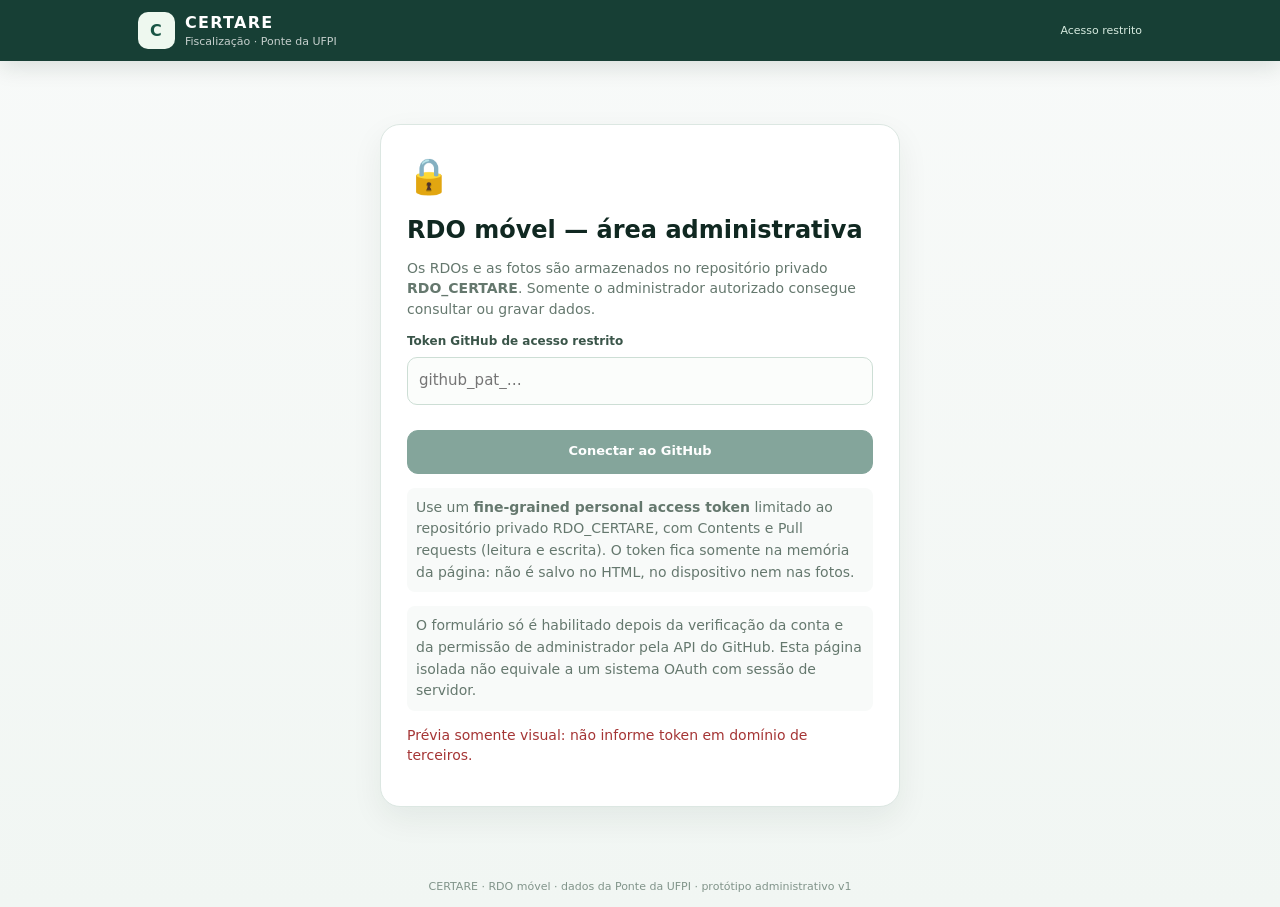
==== commit 22e47dee: "security: bloquear inserção de token em visualizadores HTML de terceiros" ====
--- a/admin-rdo/index.html
+++ b/admin-rdo/index.html
@@ -101,6 +101,10 @@
 const OWNER='jonasxemerson';
 const REPO='RDO_CERTARE';
 const API='https://api.github.com';
+// Nunca peça credenciais GitHub em visualizadores HTML de terceiros.
+const TRUSTED_ORIGIN=location.protocol==='file:' ||
+ ['jonasxemerson.github.io','localhost','127.0.0.1'].includes(location.hostname);
+
 const MAX_PHOTOS=10;
 const MAX_PHOTO_BYTES=2*1024*1024;
 const VERSION='1.0.0';
@@ -144,6 +148,8 @@
 }
 $('authForm').addEventListener('submit',async ev=>{
  ev.preventDefault();if(pending)return;
+ if(!TRUSTED_ORIGIN){textStatus('authFeedback','Origem não confiável. Não informe credenciais neste domínio. Abra o arquivo local ou a hospedagem oficial jonasxemerson.github.io.','error');return;}
+
  const token=$('githubToken').value.trim();if(!token){textStatus('authFeedback','Informe o token.','error');return;}
  setBusy(true);textStatus('authFeedback','Conferindo identidade e permissão no GitHub...');
  try{
@@ -452,6 +458,7 @@
  resetFrontForm();renderAll();feedback('Rascunho local apagado.','ok');showTab('rdo');
 });
 function renderAll(){renderFronts();renderPhotos();renderReview();}
+if(!TRUSTED_ORIGIN){$('connectBtn').disabled=true;textStatus('authFeedback','Prévia somente visual: não informe token em domínio de terceiros.','error');}
 $('rdoDate').value=isoLocal();
 for(const id of FIELDS){$(id).addEventListener('input',scheduleDraft);$(id).addEventListener('change',scheduleDraft);}
 window.addEventListener('pagehide',()=>{for(const url of PHOTO_URLS)URL.revokeObjectURL(url)});
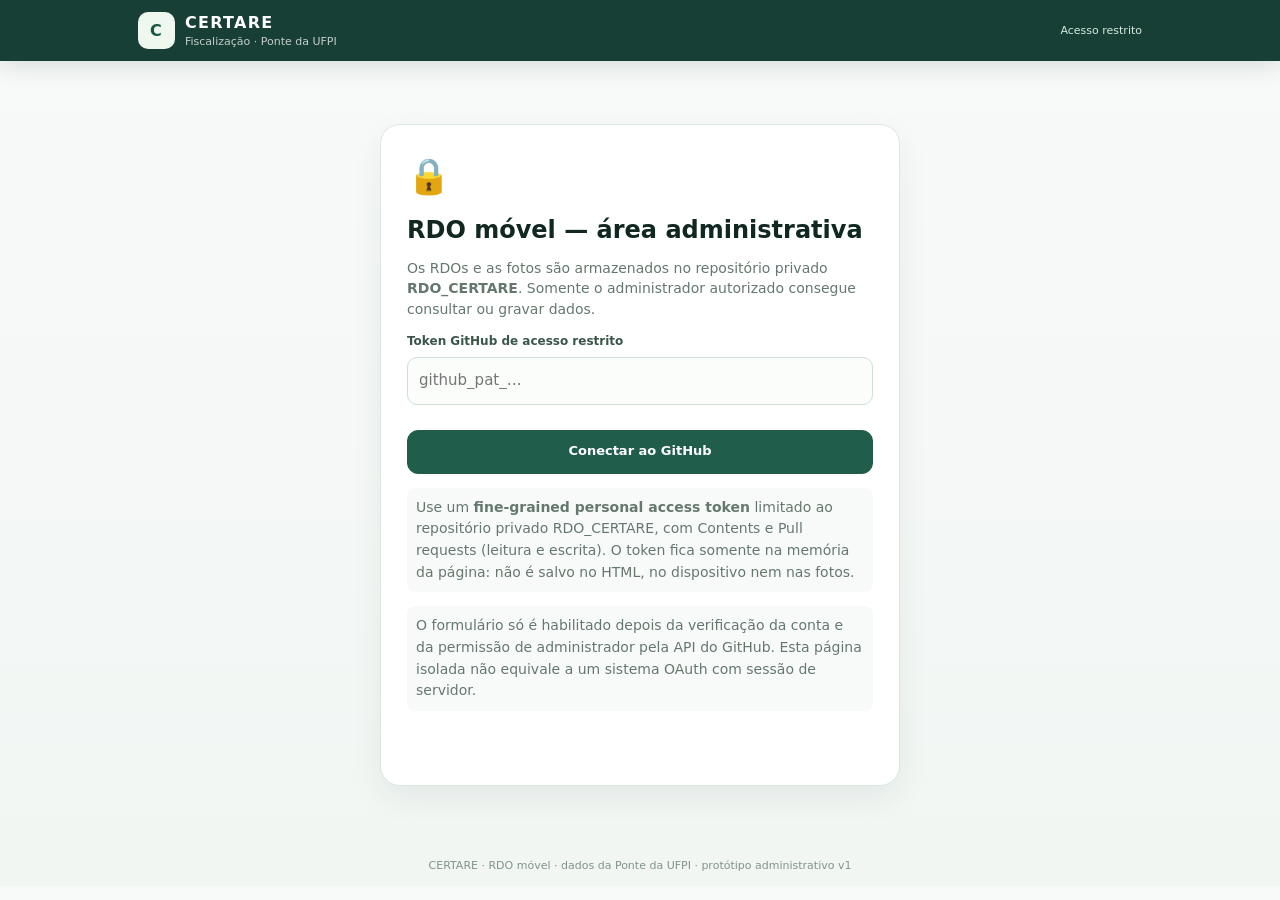
==== commit 7181eca5: "feat: histórico móvel privado por frente a partir de PRs RDO, somente leitura" ====
--- a/admin-rdo/index.html
+++ b/admin-rdo/index.html
@@ -5,7 +5,7 @@
 <meta name="theme-color" content="#17443a"><meta name="referrer" content="no-referrer">
 <title>CERTARE | RDO Móvel — Administração</title>
 <style>
-:root{color-scheme:light;--bg:#f5f8f7;--white:#fff;--ink:#102821;--text:#253e34;--muted:#65786e;--line:#dce7e2;--green:#205d4b;--dark:#173f35;--light:#e7f3ed;--gold:#9f7127;--shadow:0 12px 32px #07291a11}*{box-sizing:border-box}html{scroll-behavior:smooth}body{margin:0;background:linear-gradient(180deg,#f8faf9,#f1f6f3);font-family:Inter,system-ui,-apple-system,Segoe UI,Arial,sans-serif;color:var(--ink);line-height:1.46}button,input,select,textarea{font:inherit}button{cursor:pointer}a{color:#1d7153}button:disabled{opacity:.55;cursor:not-allowed}[hidden]{display:none!important}.app-header{background:var(--dark);color:#fff;position:sticky;top:0;z-index:20;box-shadow:0 6px 22px #07291a20}.header-inner{max-width:1040px;margin:auto;padding:11px 18px;display:flex;justify-content:space-between;gap:12px;align-items:center}.wordmark{display:flex;gap:10px;align-items:center;font-size:16px;letter-spacing:.08em}.wordmark small{display:block;letter-spacing:0;font-weight:500;font-size:11px;opacity:.75}.symbol{height:37px;width:37px;background:#eef8ef;border-radius:10px;color:#195544;display:grid;place-items:center;font-weight:900}.small-status{font-size:11px;color:#d6eadf;white-space:nowrap}.shell{max-width:1040px;margin:auto;padding:18px 18px 60px}.auth-card{max-width:520px;margin:5vh auto 0;background:#fff;border:1px solid var(--line);border-radius:20px;padding:26px;box-shadow:var(--shadow)}.lock-icon{font-size:35px}.auth-card h1{font-size:24px;line-height:1.18;margin:13px 0}.auth-card p{color:var(--muted);font-size:14px}.stack{display:grid;gap:13px}.welcome{display:flex;justify-content:space-between;gap:12px;align-items:flex-start}.welcome h1{font-size:24px;margin:2px 0 4px}.eyebrow{font-size:10px;color:#558873;font-weight:800;letter-spacing:.12em;margin:0}.muted{color:var(--muted);font-size:12px;margin:0}.tabs{display:grid;grid-template-columns:repeat(4,1fr);gap:7px;margin:16px 0}.tabs button{border:1px solid var(--line);background:#fff;border-radius:12px;padding:12px 6px;font-weight:750;font-size:12px;color:#50675c;min-width:0}.tabs button[aria-selected=true]{background:#17473a;color:#fff;border-color:#17473a;box-shadow:0 6px 12px #102b1d17}.count{padding:2px 5px;border-radius:20px;background:#e8efe9;color:#436354;font-size:10px}.tab-view{background:#fff;border:1px solid var(--line);border-radius:18px;padding:20px;box-shadow:var(--shadow)}.section-head{display:flex;justify-content:space-between;gap:10px;align-items:center;margin-bottom:20px}.section-head h2{margin:0;font-size:19px}.pill{font-size:11px;font-weight:750;border-radius:999px;color:#267057;background:var(--light);padding:7px 10px;white-space:nowrap}label{display:block;font-size:12px;font-weight:750;color:#3a5549;margin-bottom:12px}label input:not([type=checkbox]):not([type=file]),label select,label textarea{display:block;width:100%;margin-top:6px;border:1px solid #cdded5;border-radius:10px;background:#fbfdfb;color:#17372c;padding:12px 11px;min-height:44px;outline-offset:2px;font-size:15px;font-weight:500}label textarea{resize:vertical}.form-grid{display:grid;grid-template-columns:repeat(2,minmax(0,1fr));gap:0 16px}.button-row{display:flex;justify-content:flex-end;gap:9px;margin-top:14px}.button-row.wrap{justify-content:flex-start;flex-wrap:wrap}.button{border:1px solid #cddbd2;border-radius:11px;background:#fff;color:#25483a;padding:11px 15px;min-height:44px;font-weight:800;font-size:13px}.button.primary{background:var(--green);border-color:var(--green);color:#fff}.button.subtle{background:#fff}.button.danger{color:#a43c34;border-color:#efcec8}.button.wide{width:100%;margin:12px 0}.note{color:#687c70;font-size:12px;line-height:1.55}.feedback{font-size:13px;min-height:20px;word-break:break-word}.feedback.error{color:#a53535}.feedback.ok{color:#216d49}.safeguard{border:1px solid #d9dfcb;border-radius:13px;background:#f9fbef;color:#52623d;padding:12px 14px;font-size:12px;margin:14px 0;line-height:1.5}.sub-card{border:1px solid var(--line);border-radius:15px;background:#fbfcfb;padding:16px;margin-top:16px}.sub-card h3{margin:0 0 15px;font-size:16px}.stack-list{display:grid;gap:9px}.front-card{display:flex;justify-content:space-between;gap:10px;border:1px solid #e0e9e4;padding:13px;border-radius:12px;background:#fff}.front-card p{margin:4px 0;color:var(--muted);font-size:12px;line-height:1.4;overflow-wrap:anywhere}.front-card h3{font-size:14px;margin:0}.front-card button{background:#fff;border:1px solid #dce4dc;border-radius:8px;padding:6px 8px;font-size:12px;margin-left:4px;color:#3b5d4c}.empty{width:100%;padding:24px;text-align:center;border:1px dashed #c7dbce;border-radius:12px;color:#678074;font-size:13px}.photo-chooser{display:grid;grid-template-columns:1fr 1fr;gap:10px}.camera-action{display:grid;place-items:center;text-align:center;min-height:72px;font-size:15px;border:1px dashed #9fbaaa;border-radius:13px;background:#edf8f0;color:#1b5a41;cursor:pointer}.photo-grid{display:grid;grid-template-columns:repeat(2,1fr);gap:10px;margin-top:15px}.photo-card{border:1px solid var(--line);border-radius:13px;background:#fff;overflow:hidden}.photo-card img{width:100%;aspect-ratio:4/3;object-fit:cover;background:#e7f0eb;display:block}.photo-card-details{padding:10px}.photo-card label{font-size:11px;margin-bottom:6px}.photo-card input,.photo-card select{font-size:13px!important;padding:8px!important;min-height:36px!important}.photo-card button{font-size:11px;color:#99413b;border:0;background:transparent;padding:7px 0}.review-card{padding:15px;border:1px solid var(--line);background:#f9fcfa;border-radius:13px;font-size:13px}.review-card h3{margin:0 0 9px;font-size:15px}.review-row{display:flex;justify-content:space-between;gap:12px;padding:9px 0;border-bottom:1px solid #e4eee7}.review-row:last-child{border:0}.review-row b{max-width:63%;text-align:right}.confirm{display:flex;align-items:flex-start;gap:9px;color:#334e42;font-size:13px;margin:20px 0 2px}.confirm input{width:20px;height:20px;flex-shrink:0;margin:1px 0 0}.success{background:#ebf8ef;color:#195d38;border-radius:12px;padding:14px;font-size:13px}.page-footer{text-align:center;font-size:11px;color:#81948a;padding:12px}.auth-card .note{background:#f8faf9;border-radius:8px;padding:9px}.stack .button{width:100%}@media(max-width:650px){.shell{padding:14px 10px 100px}.header-inner{padding:9px 12px}.auth-card{margin:24px 0 0;padding:20px}.small-status{font-size:10px}.tab-view{padding:14px;border-radius:14px}.welcome h1{font-size:20px}.tabs{position:sticky;top:53px;z-index:12;background:#f5f8f7;padding:7px 0;margin:8px 0 12px;gap:4px}.tabs button{font-size:10px;padding:11px 2px;min-height:50px}.form-grid{grid-template-columns:1fr}.section-head h2{font-size:17px}.pill{font-size:10px}.photo-grid{grid-template-columns:1fr 1fr}.photo-card-details{padding:7px}.photo-card label{margin-bottom:8px}.front-card{display:block}.front-actions{margin-top:10px}.button-row .button{flex:1}.button-row.wrap .button{min-width:45%}}
+:root{color-scheme:light;--bg:#f5f8f7;--white:#fff;--ink:#102821;--text:#253e34;--muted:#65786e;--line:#dce7e2;--green:#205d4b;--dark:#173f35;--light:#e7f3ed;--gold:#9f7127;--shadow:0 12px 32px #07291a11}*{box-sizing:border-box}html{scroll-behavior:smooth}body{margin:0;background:linear-gradient(180deg,#f8faf9,#f1f6f3);font-family:Inter,system-ui,-apple-system,Segoe UI,Arial,sans-serif;color:var(--ink);line-height:1.46}button,input,select,textarea{font:inherit}button{cursor:pointer}a{color:#1d7153}button:disabled{opacity:.55;cursor:not-allowed}[hidden]{display:none!important}.app-header{background:var(--dark);color:#fff;position:sticky;top:0;z-index:20;box-shadow:0 6px 22px #07291a20}.header-inner{max-width:1040px;margin:auto;padding:11px 18px;display:flex;justify-content:space-between;gap:12px;align-items:center}.wordmark{display:flex;gap:10px;align-items:center;font-size:16px;letter-spacing:.08em}.wordmark small{display:block;letter-spacing:0;font-weight:500;font-size:11px;opacity:.75}.symbol{height:37px;width:37px;background:#eef8ef;border-radius:10px;color:#195544;display:grid;place-items:center;font-weight:900}.small-status{font-size:11px;color:#d6eadf;white-space:nowrap}.shell{max-width:1040px;margin:auto;padding:18px 18px 60px}.auth-card{max-width:520px;margin:5vh auto 0;background:#fff;border:1px solid var(--line);border-radius:20px;padding:26px;box-shadow:var(--shadow)}.lock-icon{font-size:35px}.auth-card h1{font-size:24px;line-height:1.18;margin:13px 0}.auth-card p{color:var(--muted);font-size:14px}.stack{display:grid;gap:13px}.welcome{display:flex;justify-content:space-between;gap:12px;align-items:flex-start}.welcome h1{font-size:24px;margin:2px 0 4px}.eyebrow{font-size:10px;color:#558873;font-weight:800;letter-spacing:.12em;margin:0}.muted{color:var(--muted);font-size:12px;margin:0}.tabs{display:grid;grid-template-columns:repeat(5,minmax(0,1fr));gap:7px;margin:16px 0}.tabs button{border:1px solid var(--line);background:#fff;border-radius:12px;padding:12px 6px;font-weight:750;font-size:12px;color:#50675c;min-width:0}.tabs button[aria-selected=true]{background:#17473a;color:#fff;border-color:#17473a;box-shadow:0 6px 12px #102b1d17}.count{padding:2px 5px;border-radius:20px;background:#e8efe9;color:#436354;font-size:10px}.tab-view{background:#fff;border:1px solid var(--line);border-radius:18px;padding:20px;box-shadow:var(--shadow)}.section-head{display:flex;justify-content:space-between;gap:10px;align-items:center;margin-bottom:20px}.section-head h2{margin:0;font-size:19px}.pill{font-size:11px;font-weight:750;border-radius:999px;color:#267057;background:var(--light);padding:7px 10px;white-space:nowrap}label{display:block;font-size:12px;font-weight:750;color:#3a5549;margin-bottom:12px}label input:not([type=checkbox]):not([type=file]),label select,label textarea{display:block;width:100%;margin-top:6px;border:1px solid #cdded5;border-radius:10px;background:#fbfdfb;color:#17372c;padding:12px 11px;min-height:44px;outline-offset:2px;font-size:15px;font-weight:500}label textarea{resize:vertical}.form-grid{display:grid;grid-template-columns:repeat(2,minmax(0,1fr));gap:0 16px}.button-row{display:flex;justify-content:flex-end;gap:9px;margin-top:14px}.button-row.wrap{justify-content:flex-start;flex-wrap:wrap}.button{border:1px solid #cddbd2;border-radius:11px;background:#fff;color:#25483a;padding:11px 15px;min-height:44px;font-weight:800;font-size:13px}.button.primary{background:var(--green);border-color:var(--green);color:#fff}.button.subtle{background:#fff}.button.danger{color:#a43c34;border-color:#efcec8}.button.wide{width:100%;margin:12px 0}.note{color:#687c70;font-size:12px;line-height:1.55}.feedback{font-size:13px;min-height:20px;word-break:break-word}.feedback.error{color:#a53535}.feedback.ok{color:#216d49}.safeguard{border:1px solid #d9dfcb;border-radius:13px;background:#f9fbef;color:#52623d;padding:12px 14px;font-size:12px;margin:14px 0;line-height:1.5}.sub-card{border:1px solid var(--line);border-radius:15px;background:#fbfcfb;padding:16px;margin-top:16px}.sub-card h3{margin:0 0 15px;font-size:16px}.stack-list{display:grid;gap:9px}.front-card{display:flex;justify-content:space-between;gap:10px;border:1px solid #e0e9e4;padding:13px;border-radius:12px;background:#fff}.front-card p{margin:4px 0;color:var(--muted);font-size:12px;line-height:1.4;overflow-wrap:anywhere}.front-card h3{font-size:14px;margin:0}.front-card button{background:#fff;border:1px solid #dce4dc;border-radius:8px;padding:6px 8px;font-size:12px;margin-left:4px;color:#3b5d4c}.empty{width:100%;padding:24px;text-align:center;border:1px dashed #c7dbce;border-radius:12px;color:#678074;font-size:13px}.photo-chooser{display:grid;grid-template-columns:1fr 1fr;gap:10px}.camera-action{display:grid;place-items:center;text-align:center;min-height:72px;font-size:15px;border:1px dashed #9fbaaa;border-radius:13px;background:#edf8f0;color:#1b5a41;cursor:pointer}.photo-grid{display:grid;grid-template-columns:repeat(2,1fr);gap:10px;margin-top:15px}.photo-card{border:1px solid var(--line);border-radius:13px;background:#fff;overflow:hidden}.photo-card img{width:100%;aspect-ratio:4/3;object-fit:cover;background:#e7f0eb;display:block}.photo-card-details{padding:10px}.photo-card label{font-size:11px;margin-bottom:6px}.photo-card input,.photo-card select{font-size:13px!important;padding:8px!important;min-height:36px!important}.photo-card button{font-size:11px;color:#99413b;border:0;background:transparent;padding:7px 0}.review-card{padding:15px;border:1px solid var(--line);background:#f9fcfa;border-radius:13px;font-size:13px}.review-card h3{margin:0 0 9px;font-size:15px}.review-row{display:flex;justify-content:space-between;gap:12px;padding:9px 0;border-bottom:1px solid #e4eee7}.review-row:last-child{border:0}.review-row b{max-width:63%;text-align:right}.confirm{display:flex;align-items:flex-start;gap:9px;color:#334e42;font-size:13px;margin:20px 0 2px}.confirm input{width:20px;height:20px;flex-shrink:0;margin:1px 0 0}.success{background:#ebf8ef;color:#195d38;border-radius:12px;padding:14px;font-size:13px}.page-footer{text-align:center;font-size:11px;color:#81948a;padding:12px}.auth-card .note{background:#f8faf9;border-radius:8px;padding:9px}.stack .button{width:100%}@media(max-width:650px){.shell{padding:14px 10px 100px}.header-inner{padding:9px 12px}.auth-card{margin:24px 0 0;padding:20px}.small-status{font-size:10px}.tab-view{padding:14px;border-radius:14px}.welcome h1{font-size:20px}.tabs{position:sticky;top:53px;z-index:12;background:#f5f8f7;padding:7px 0;margin:8px 0 12px;gap:4px}.tabs button{font-size:10px;padding:11px 2px;min-height:50px}.form-grid{grid-template-columns:1fr}.section-head h2{font-size:17px}.pill{font-size:10px}.photo-grid{grid-template-columns:1fr 1fr}.photo-card-details{padding:7px}.photo-card label{margin-bottom:8px}.front-card{display:block}.front-actions{margin-top:10px}.button-row .button{flex:1}.button-row.wrap .button{min-width:45%}}
 
 </style>
 </head>
@@ -33,6 +33,7 @@
       <button type="button" role="tab" aria-selected="false" data-tab="frentes">02 Frentes <span id="frontCount" class="count">0</span></button>
       <button type="button" role="tab" aria-selected="false" data-tab="fotos">03 Fotos <span id="photoCount" class="count">0</span></button>
       <button type="button" role="tab" aria-selected="false" data-tab="revisao">04 Revisar</button>
+      <button type="button" role="tab" aria-selected="false" data-tab="historico">05 Histórico</button>
     </nav>
 
     <section id="tab-rdo" class="tab-view">
@@ -82,6 +83,26 @@
       <div class="button-row"><button type="button" class="button primary" data-goto="revisao">Conferir RDO <span aria-hidden="true">→</span></button></div>
     </section>
 
+    <section id="tab-historico" class="tab-view" hidden>
+      <div class="section-head"><h2>Histórico privado de frentes</h2><span class="pill">Somente leitura</span></div>
+      <p class="note">Consulta lançamentos das propostas RDO do repositório privado. Uma PR mesclada não comprova homologação técnica, medição ou liberação. O sistema não interpreta ausência de registros como paralisação.</p>
+      <div class="form-grid">
+        <label>Frente de serviço<select id="historyAxis">
+          <option value="TODOS">Todas as frentes</option>
+          <option value="E01">E01</option><option value="E02">E02</option><option value="E03">E03</option>
+          <option value="E04">E04</option><option value="E05">E05</option><option value="E06">E06</option>
+          <option value="E07">E07</option><option value="E08">E08</option><option value="E09">E09</option>
+          <option value="FAB">Fábrica</option><option value="GERAL">Geral</option>
+        </select></label>
+        <label>Situação da proposta<select id="historyState">
+          <option value="all">Todas</option><option value="open">Abertas</option>
+          <option value="closed">Encerradas / mescladas</option>
+        </select></label>
+      </div>
+      <div class="button-row wrap"><button id="loadHistory" type="button" class="button primary">Consultar histórico privado</button></div>
+      <p id="historyFeedback" class="feedback" role="status" aria-live="polite"></p>
+      <div id="historyList" class="stack-list" aria-live="polite"><div class="empty">Selecione uma frente e consulte os registros privados.</div></div>
+    </section>
     <section id="tab-revisao" class="tab-view" hidden>
       <div class="section-head"><h2>Conferir antes do envio</h2><span class="pill">Revisão humana</span></div>
       <div id="reviewSummary" class="review-card" aria-live="polite"></div>
@@ -164,20 +185,75 @@
 });
 $('logout').addEventListener('click',()=>{
  state.token=null;state.login=null;state.authorized=false;
+ $('historyList').innerHTML='<div class="empty">Acesso encerrado. Consulte novamente após autenticação.</div>';
+ $('historyFeedback').textContent='';
  $('workspace').hidden=true;$('authGate').hidden=false;$('authIndicator').textContent='Acesso restrito';
  textStatus('authFeedback','Sessão encerrada. Rascunho local mantido neste dispositivo.');
 });
 
 function showTab(tab){
- for(const t of ['rdo','frentes','fotos','revisao']){
+ for(const t of ['rdo','frentes','fotos','revisao','historico']){
   $(`tab-${t}`).hidden=t!==tab;
   document.querySelector(`[data-tab="${t}"]`).setAttribute('aria-selected',String(t===tab));
  }
  if(tab==='revisao')renderReview();
- window.scrollTo({top:0,behavior:'smooth'});
+ window.scrollTo({top:0,behavior:'instant'});
 }
 $('appTabs').addEventListener('click',ev=>{const b=ev.target.closest('[data-tab]');if(b)showTab(b.dataset.tab);});
 document.addEventListener('click',ev=>{const b=ev.target.closest('[data-goto]');if(b&&state.authorized)showTab(b.dataset.goto);});
+// Histórico de PRs privados: somente leitura e não equivale a dados homologados.
+let historyBusy=false;
+function historyStatus(pr){
+ if(pr.merged_at)return 'Mesclada no repositório privado · homologação técnica não verificada';
+ if(pr.state==='closed')return 'Encerrada sem comprovação de incorporação';
+ return pr.draft?'Proposta em revisão (rascunho)':'Proposta aberta para revisão';
+}
+async function loadPrivateHistory(){
+ if(!state.authorized||historyBusy)return;
+ historyBusy=true;$('loadHistory').disabled=true;
+ $('historyList').innerHTML='';
+ const target=$('historyAxis').value,filter=$('historyState').value;
+ let inspected=0,records=0,matching=[];
+ try{
+  await authorize(state.token);
+  // Limite explícito: somente 20 PRs recentes. Não afirmar cobertura histórica integral.
+  const prs=await github(`/repos/${OWNER}/${REPO}/pulls?state=${filter}&per_page=20&sort=created&direction=desc`);
+  if(!Array.isArray(prs))throw new Error('Resposta inesperada do GitHub.');
+  const candidates=prs.filter(pr=>pr.head?.ref?.startsWith('rdo/')&&pr.number);
+  for(const pr of candidates){
+   inspected++;
+   textStatus('historyFeedback',`Conferindo proposta ${inspected}/${candidates.length}...`);
+   const tree=await github(`/repos/${OWNER}/${REPO}/git/trees/${encodeURIComponent(pr.head.sha)}?recursive=1`);
+   const files=(tree.tree||[]).filter(f=>f.type==='blob'&&/^rdos\\/\\d{4}-\\d{2}\\/rdo-[A-Za-z0-9-]+\\.json$/.test(f.path));
+   if(tree.truncated)throw new Error('Listagem de arquivos incompleta; não é seguro apresentar o histórico como completo.');
+   for(const file of files){
+    const data=await github(`/repos/${OWNER}/${REPO}/git/blobs/${file.sha}`);
+    if(data.encoding!=='base64'||typeof data.content!=='string')throw new Error('Conteúdo de RDO indisponível.');
+    const bytes=Uint8Array.from(atob(data.content.replace(/\\s/g,'')),c=>c.charCodeAt(0));
+    const rdo=JSON.parse(new TextDecoder().decode(bytes));
+    if(rdo.project!=='ponte-ufpi'||!Array.isArray(rdo.records)||!Array.isArray(rdo.photos))continue;
+    const rows=rdo.records.filter(x=>target==='TODOS'||x.target===target);
+    if(!rows.length)continue;
+    records+=rows.length;
+    matching.push({pr,rdo,rows});
+   }
+  }
+  matching.sort((a,b)=>String(b.rdo.header?.date||'').localeCompare(String(a.rdo.header?.date||'')));
+  if(!matching.length)$('historyList').innerHTML='<div class="empty">Nenhuma proposta correspondente entre as 20 PRs mais recentes verificadas.</div>';
+  else $('historyList').innerHTML=matching.map(({pr,rdo,rows})=>{
+   const photoCount=rdo.photos.filter(p=>target==='TODOS'||p.target===target).length;
+   return `<article class="sub-card"><h3>${safe(rdo.header?.date||'Data não informada')} · ${safe(rows.map(x=>x.target).filter((v,i,a)=>a.indexOf(v)===i).join(', '))}</h3>
+     <p class="muted">${safe(historyStatus(pr))} · ${rows.length} registros · ${photoCount} fotos privadas vinculadas ao RDO</p>
+     ${rows.map(x=>`<div class="review-row"><div><strong>${safe(x.target)} · ${safe(x.service)} · ${safe(x.phase)}</strong><p class="note">${safe(x.activity)}</p><span class="muted">Status: ${safe(x.state)} · quantidade: ${x.quantity===null?'não informada':safe(x.quantity)} (${safe(x.quantity_kind)}) · revisão pendente</span></div></div>`).join('')}
+     <p class="note">Fotos e arquivos originais permanecem no repositório privado; consulte a proposta para revisão.</p>
+     <a target="_blank" rel="noopener noreferrer" href="https://github.com/${OWNER}/${REPO}/pull/${Number(pr.number)}">Abrir proposta privada #${Number(pr.number)}</a>
+   </article>`;
+  }).join('');
+  textStatus('historyFeedback',`${records} registros em ${matching.length} propostas, entre ${inspected} PRs RDO analisadas (janela limitada às 20 PRs recentes). Não representam quantitativos homologados.`,'ok');
+ }catch(err){textStatus('historyFeedback',err.message,'error');$('historyList').innerHTML='<div class="empty">Consulta indisponível. Nenhum dado oficial foi modificado.</div>';}
+ finally{historyBusy=false;$('loadHistory').disabled=false;}
+}
+$('loadHistory').addEventListener('click',loadPrivateHistory);
 function getMeta(){
  return {
   date:$('rdoDate').value,shift:$('rdoShift').value,type:$('rdoType').value,
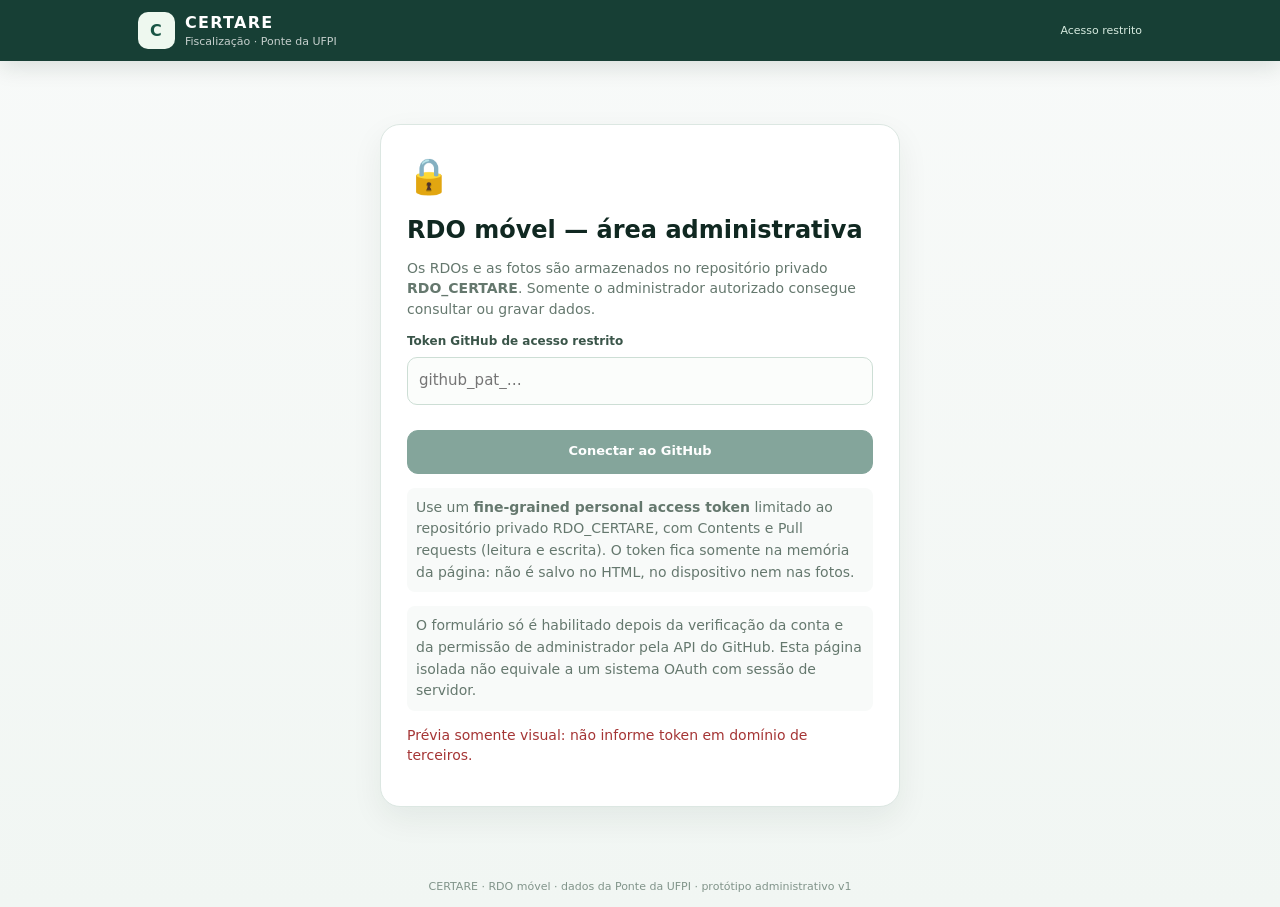
==== commit 10eb5e0e: "fix: corrigir leitura base64 e padrao de caminhos no historico privado" ====
--- a/admin-rdo/index.html
+++ b/admin-rdo/index.html
@@ -224,12 +224,12 @@
    inspected++;
    textStatus('historyFeedback',`Conferindo proposta ${inspected}/${candidates.length}...`);
    const tree=await github(`/repos/${OWNER}/${REPO}/git/trees/${encodeURIComponent(pr.head.sha)}?recursive=1`);
-   const files=(tree.tree||[]).filter(f=>f.type==='blob'&&/^rdos\\/\\d{4}-\\d{2}\\/rdo-[A-Za-z0-9-]+\\.json$/.test(f.path));
+   const files=(tree.tree||[]).filter(f=>f.type==='blob'&&/^rdos\/\d{4}-\d{2}\/rdo-[A-Za-z0-9-]+\.json$/.test(f.path));
    if(tree.truncated)throw new Error('Listagem de arquivos incompleta; não é seguro apresentar o histórico como completo.');
    for(const file of files){
     const data=await github(`/repos/${OWNER}/${REPO}/git/blobs/${file.sha}`);
     if(data.encoding!=='base64'||typeof data.content!=='string')throw new Error('Conteúdo de RDO indisponível.');
-    const bytes=Uint8Array.from(atob(data.content.replace(/\\s/g,'')),c=>c.charCodeAt(0));
+    const bytes=Uint8Array.from(atob(data.content.replace(/\s/g,'')),c=>c.charCodeAt(0));
     const rdo=JSON.parse(new TextDecoder().decode(bytes));
     if(rdo.project!=='ponte-ufpi'||!Array.isArray(rdo.records)||!Array.isArray(rdo.photos))continue;
     const rows=rdo.records.filter(x=>target==='TODOS'||x.target===target);
